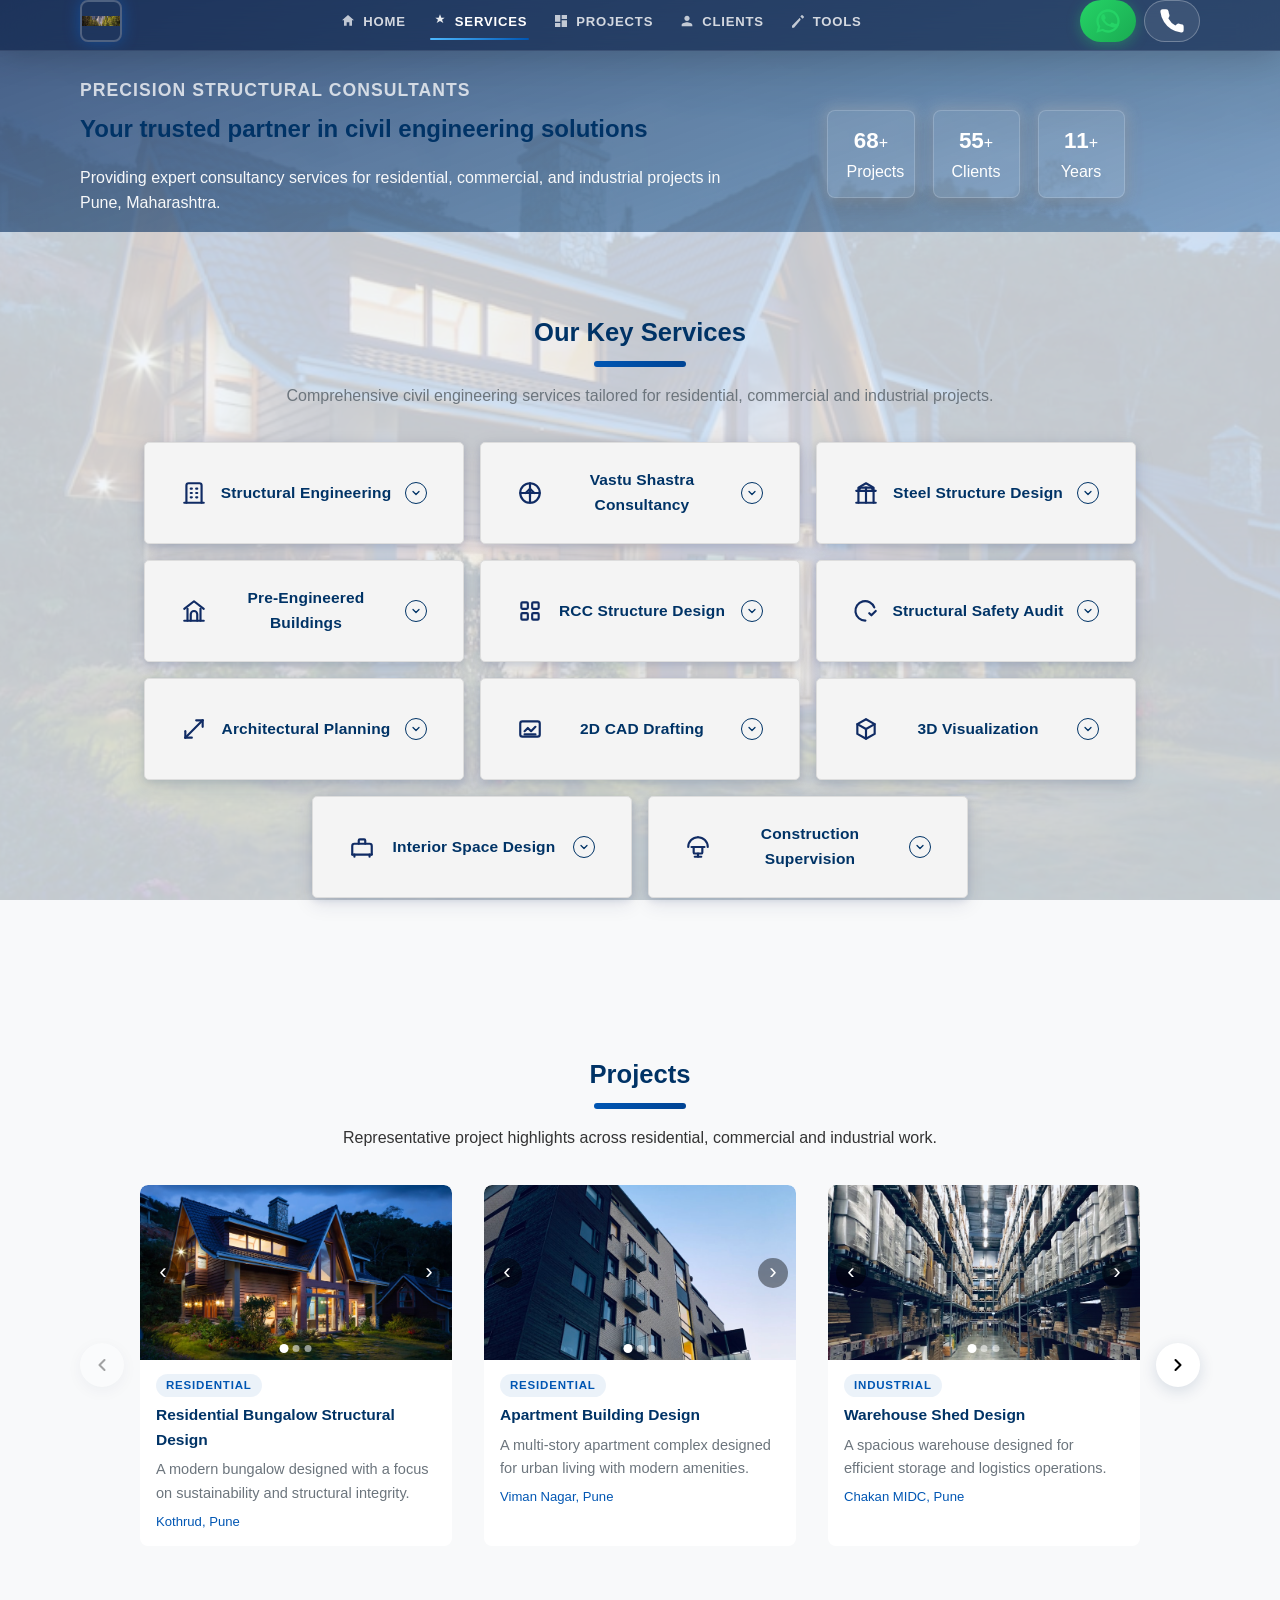
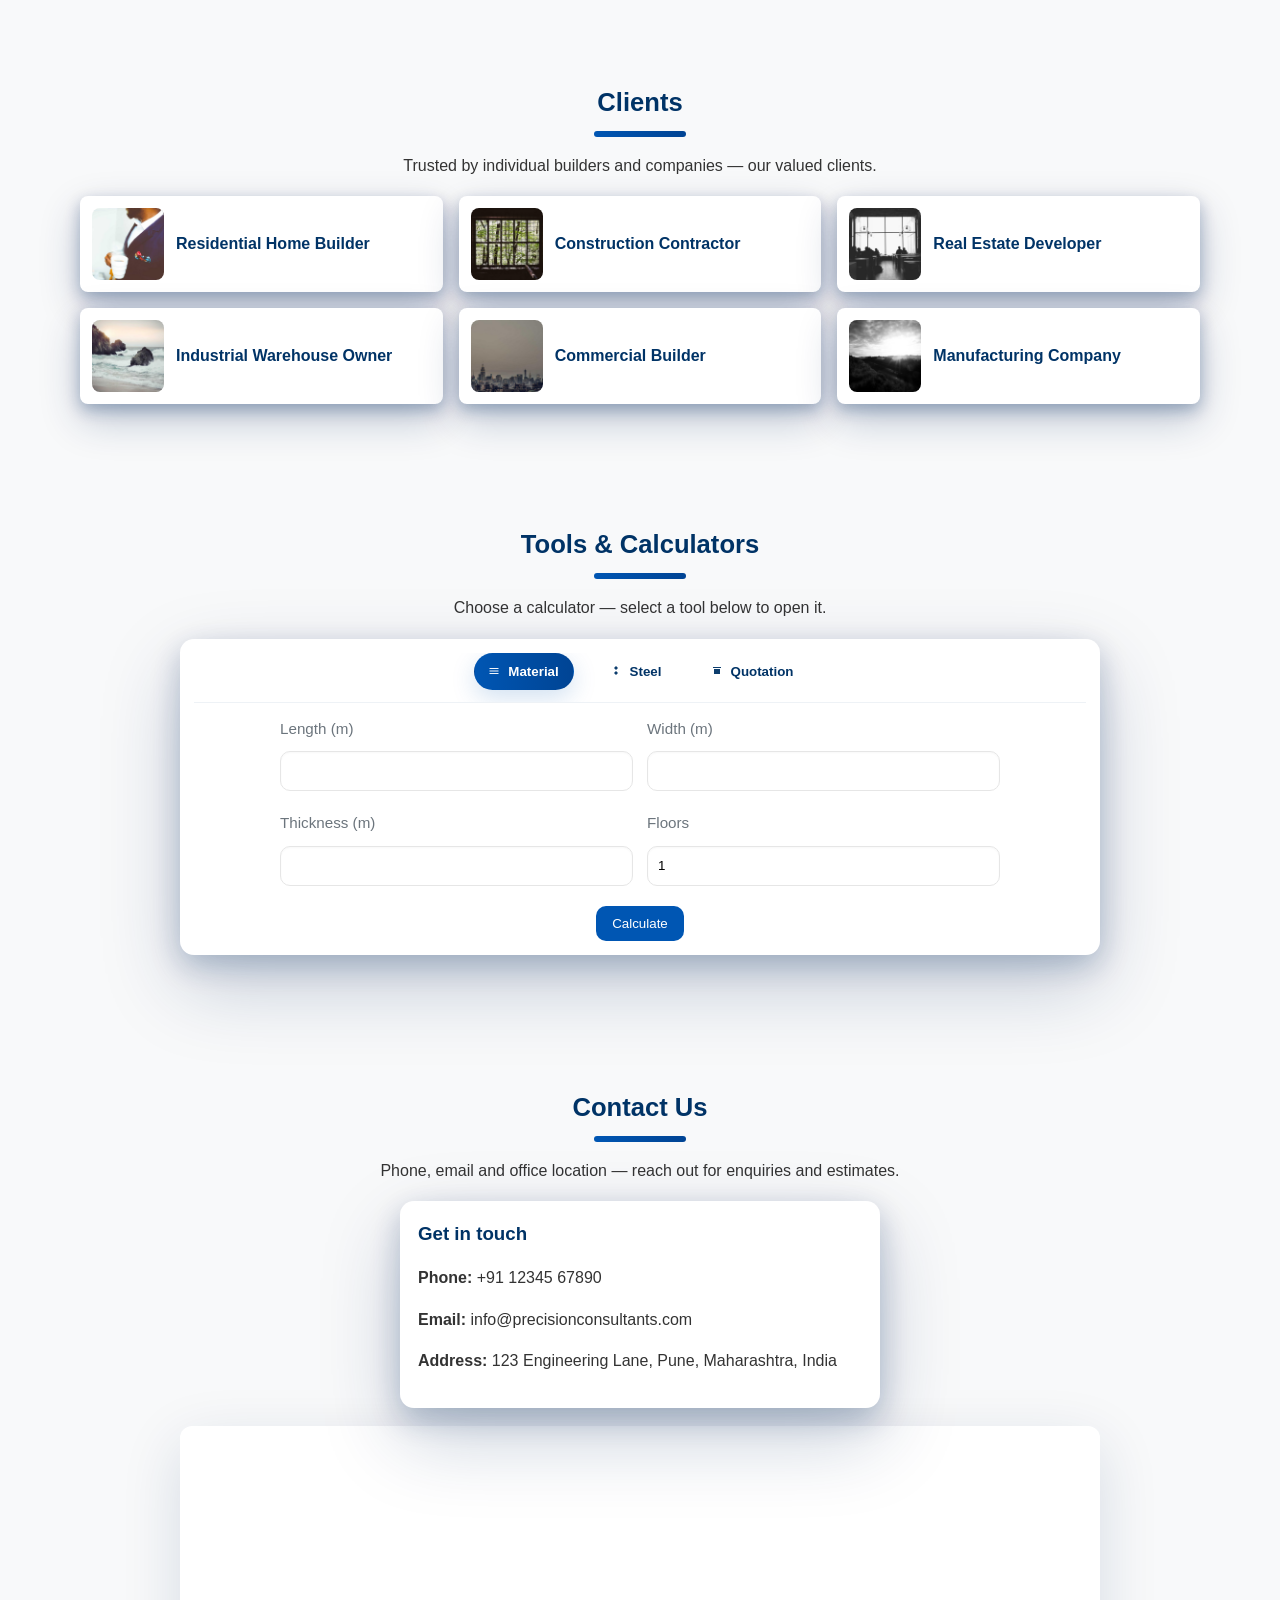
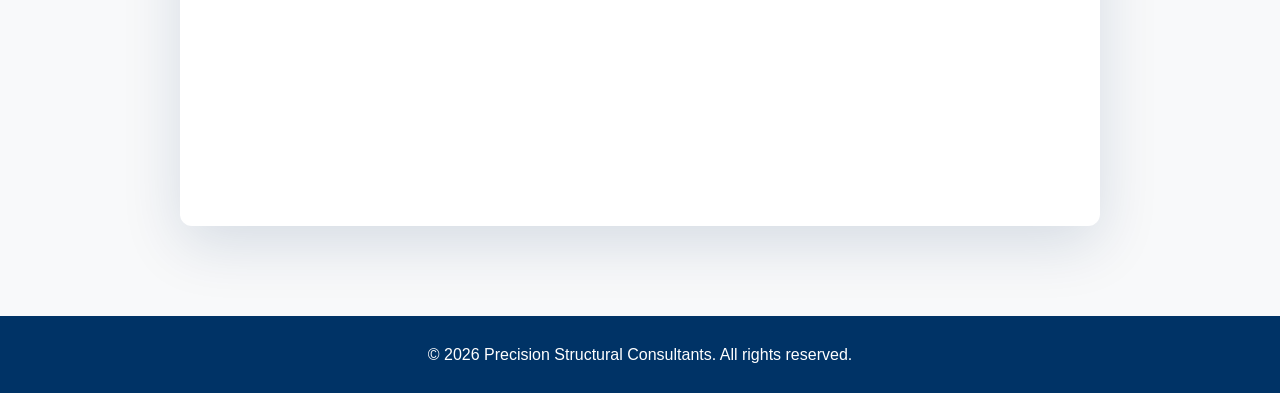
==== precision-structural-consultants/index.html @ 7590558d "Initial commit — Precision Structural Consultants static website - Single-page static site (HTML + B" ====
<!DOCTYPE html>
<html lang="en">
<head>
    <meta charset="UTF-8">
    <meta name="viewport" content="width=device-width, initial-scale=1.0">

    <!-- Primary SEO -->
    <title>Precision Structural Consultants | Civil &amp; Structural Engineering, Pune</title>
    <meta name="description" content="Precision Structural Consultants — expert civil and structural engineering firm in Pune. RCC design, steel structures, PEB, structural audits, Vastu consultancy and construction supervision for residential, commercial and industrial projects.">
    <meta name="keywords" content="civil engineer Pune, structural engineer Pune, RCC design Pune, steel structure design Pune, pre-engineered building Pune, structural audit Pune, Vastu consultant Pune, construction supervision Pune, shed design Chakan, building plan Hinjewadi">
    <meta name="author" content="Precision Structural Consultants">
    <meta name="robots" content="index, follow">
    <link rel="canonical" href="https://www.precisionstructuralconsultants.com/">

    <!-- Open Graph (Facebook, WhatsApp, LinkedIn previews) -->
    <meta property="og:type" content="website">
    <meta property="og:url" content="https://www.precisionstructuralconsultants.com/">
    <meta property="og:title" content="Precision Structural Consultants | Civil &amp; Structural Engineering, Pune">
    <meta property="og:description" content="Expert civil and structural engineering consultancy in Pune — RCC, steel structures, PEB, structural audits, Vastu and construction supervision.">
    <meta property="og:image" content="https://www.precisionstructuralconsultants.com/assets/images/logo.png">
    <meta property="og:locale" content="en_IN">
    <meta property="og:site_name" content="Precision Structural Consultants">

    <!-- Twitter Card -->
    <meta name="twitter:card" content="summary_large_image">
    <meta name="twitter:title" content="Precision Structural Consultants | Civil &amp; Structural Engineering, Pune">
    <meta name="twitter:description" content="Expert civil and structural engineering consultancy in Pune — RCC, steel structures, PEB, structural audits, Vastu and construction supervision.">
    <meta name="twitter:image" content="https://www.precisionstructuralconsultants.com/assets/images/logo.png">

    <link rel="icon" href="assets/favicon.svg" type="image/svg+xml">
    <link rel="stylesheet" href="css/vendors/bootstrap.min.css">
    <link rel="stylesheet" href="css/main.css">
    <link rel="stylesheet" href="css/components.css">
</head>
<body>
    <header class="site-header">
        <div class="container header-inner">
            <div class="brand">
                <img id="logo" src="assets/images/logo.png" alt="Precision Structural Consultants logo">
            </div>
            <nav class="primary-nav" id="primary-nav">
                <a href="#home"><span class="nav-icon" aria-hidden="true"><svg viewBox="0 0 24 24" fill="currentColor"><path d="M12 3l9 8h-3v8h-4v-5H10v5H6v-8H3z"/></svg></span>Home</a>
                <a href="#services"><span class="nav-icon" aria-hidden="true"><svg viewBox="0 0 24 24" fill="currentColor"><path d="M12 2l2 5h5l-4 3 2 5-5-3-5 3 2-5-4-3h5z"/></svg></span>Services</a>
                <a href="#projects"><span class="nav-icon" aria-hidden="true"><svg viewBox="0 0 24 24" fill="currentColor"><path d="M3 13h8V3H3v10zm0 8h8v-6H3v6zm10 0h8v-10h-8v10zm0-18v6h8V3h-8z"/></svg></span>Projects</a>
                <a href="#clients"><span class="nav-icon" aria-hidden="true"><svg viewBox="0 0 24 24" fill="currentColor"><path d="M12 12c2.21 0 4-1.79 4-4s-1.79-4-4-4-4 1.79-4 4 1.79 4 4 4zm0 2c-2.67 0-8 1.34-8 4v2h16v-2c0-2.66-5.33-4-8-4z"/></svg></span>Clients</a>
                <a href="#tools"><span class="nav-icon" aria-hidden="true"><svg viewBox="0 0 24 24" fill="currentColor"><path d="M20.7 5.3l-2-2c-.4-.4-1-.4-1.4 0l-1.8 1.8 3.4 3.4 1.8-1.8c.4-.4.4-1 0-1.4zM14.7 7.3L3 19v3h3L16 10.3 14.7 7.3z"/></svg></span>Tools</a>
                <!-- call icon moved to header-contact for compact layout -->
            </nav>
            <div class="header-contact">
                <a id="whatsapp-button" href="#" target="_blank" rel="noopener" class="wa-btn" aria-label="WhatsApp">
                    <img class="header-svg-icon" src="assets/icons/whatsapp.svg" alt="WhatsApp icon" aria-hidden="true">
                    <span class="sr-only">WhatsApp</span>
                </a>
                <a id="call-button" href="#" class="call-btn" aria-label="Call">
                    <img class="header-svg-icon" src="assets/icons/phone.svg" alt="Call icon" aria-hidden="true">
                    <span class="sr-only">Call</span>
                </a>
            </div>
        </div>
    </header>

    <main id="home">
        <section class="hero-banner">
            <div class="container hero-inner">
                <div class="hero-text">
                    <h2 id="company-name" class="hero-company-name">Precision Structural Consultants</h2>
                    <h1 id="tagline">Your Trusted Civil Engineering Partner</h1>
                    <p class="lead" id="hero-subtitle">Providing expert consultancy services for residential, commercial, and industrial projects in Pune, Maharashtra.</p>
                    <!-- hero CTA removed (moved to header icons on mobile/desktop) -->
                </div>
                <div class="hero-stats">
                    <div class="stat"> <span class="num" id="stat-projects" data-target="0">0</span><span>+</span><div id="stat-projects-label">Projects</div></div>
                    <div class="stat"> <span class="num" id="stat-clients" data-target="0">0</span><span>+</span><div id="stat-clients-label">Clients</div></div>
                    <div class="stat"> <span class="num" id="stat-years" data-target="0">0</span><span>+</span><div id="stat-years-label">Years</div></div>
                </div>
            </div>
        </section>

        <section id="services" class="services section">
            <div class="container">
                <div class="section-header center">
                    <h2>Our Key Services</h2>
                    <div class="section-divider" aria-hidden="true"></div>
                    <p class="section-sub">Comprehensive civil engineering services tailored for residential, commercial and industrial projects.</p>
                </div>

                <div class="service-carousel" aria-label="Services carousel">
                    <div class="carousel-track" id="services-list">
                    </div>
                </div>
            </div>
        </section>

        <section id="projects" class="projects section">
            <div class="container">
                <div class="section-header center">
                    <h2>Projects</h2>
                    <div class="section-divider" aria-hidden="true"></div>
                    <p class="section-sub">Representative project highlights across residential, commercial and industrial work.</p>
                </div>
                <div class="projects-slider-wrapper">
                    <button class="proj-arrow proj-arrow-prev" aria-label="Previous projects">
                        <img src="assets/icons/arrow-left.svg" alt="" aria-hidden="true">
                    </button>
                    <div class="projects-slider-viewport">
                        <div id="projects-list" class="projects-grid projects-slider-track"></div>
                    </div>
                    <button class="proj-arrow proj-arrow-next" aria-label="Next projects">
                        <img src="assets/icons/arrow-right.svg" alt="" aria-hidden="true">
                    </button>
                </div>
            </div>
        </section>

        <section id="clients" class="clients section">
            <div class="container">
                <div class="section-header center">
                    <h2>Clients</h2>
                    <div class="section-divider" aria-hidden="true"></div>
                    <p class="section-sub">Trusted by individual builders and companies — our valued clients.</p>
                </div>
                <div id="clients-list" class="clients-grid"></div>
            </div>
        </section>

        <section id="tools" class="tools section">
            <div class="container">
                <div class="section-header center">
                    <h2>Tools & Calculators</h2>
                    <div class="section-divider" aria-hidden="true"></div>
                    <p>Choose a calculator — select a tool below to open it.</p>
                </div>

                <div class="tools-panel">
                    <div class="tool-panel card" id="tool-panel">
                        <div class="tool-tabs" role="tablist" aria-label="Calculator tabs">
                            <button type="button" class="top-tool-btn active" data-tool="material" role="tab" aria-selected="true">
                                <svg width="16" height="16" viewBox="0 0 24 24" xmlns="http://www.w3.org/2000/svg" aria-hidden="true"><path d="M3 6h18v2H3zM3 11h18v2H3zM3 16h18v2H3z" fill="currentColor"/></svg>
                                <span>Material</span>
                            </button>
                            <button type="button" class="top-tool-btn" data-tool="steel" role="tab" aria-selected="false">
                                <svg width="16" height="16" viewBox="0 0 24 24" xmlns="http://www.w3.org/2000/svg" aria-hidden="true"><path d="M12 2l4 4-4 4-4-4 4-4zm0 10l4 4-4 4-4-4 4-4z" fill="currentColor"/></svg>
                                <span>Steel</span>
                            </button>
                            <button type="button" class="top-tool-btn" data-tool="quotation" role="tab" aria-selected="false">
                                <svg width="16" height="16" viewBox="0 0 24 24" xmlns="http://www.w3.org/2000/svg" aria-hidden="true"><path d="M4 4h16v2H4zM6 8h12v10H6z" fill="currentColor"/></svg>
                                <span>Quotation</span>
                            </button>
                        </div>
                        <!-- Material Calculator -->
                        <div class="tool-page" id="tool-material">
                            <form id="form-material" class="calc-form">
                                <label>Length (m)<input type="number" step="0.01" name="length" required></label>
                                <label>Width (m)<input type="number" step="0.01" name="width" required></label>
                                <label>Thickness (m)<input type="number" step="0.001" name="thickness" required></label>
                                <label>Floors <input type="number" name="floors" value="1" min="1"></label>
                                <button type="submit" class="btn btn-primary">Calculate</button>
                            </form>
                        </div>

                        <!-- Steel Weight Calculator -->
                        <div class="tool-page" id="tool-steel" hidden>
                            <form id="form-steel" class="calc-form">
                                <label>Diameter (mm)<input type="number" step="0.1" name="diameter" required></label>
                                <label>Length (m)<input type="number" step="0.01" name="length" required></label>
                                <label>Quantity <input type="number" name="quantity" value="1" min="1"></label>
                                <button type="submit" class="btn btn-primary">Calculate</button>
                            </form>
                        </div>

                        <!-- Quotation Generator (simple) -->
                        <div class="tool-page" id="tool-quotation" hidden>
                            <form id="form-quotation" class="calc-form">
                                <label>Service
                                    <select name="service">
                                        <option value="basic">Basic Construction</option>
                                        <option value="standard">Standard Construction</option>
                                        <option value="premium">Premium Construction</option>
                                    </select>
                                </label>
                                <label>Area (sqft)<input type="number" step="1" name="area" required></label>
                                <button type="submit" class="btn btn-primary">Generate Estimate</button>
                            </form>
                        </div>
                    </div>
                </div>
            </div>
        </section>

        <section id="contact" class="contact section">
            <div class="container">
                <div class="section-header center">
                    <h2>Contact Us</h2>
                    <div class="section-divider" aria-hidden="true"></div>
                    <p class="section-sub">Phone, email and office location — reach out for enquiries and estimates.</p>
                </div>
                <div class="contact-grid">
                    <div class="contact-info card">
                        <h3>Get in touch</h3>
                        <p><strong>Phone:</strong> <span id="contact-phone"></span></p>
                        <p><strong>Email:</strong> <span id="contact-email"></span></p>
                        <p><strong>Address:</strong> <span id="contact-address"></span></p>
                    </div>
                </div>
                <div class="map card">
                    <iframe class="map-iframe" src="https://www.google.com/maps?q=Pune,India&output=embed" loading="lazy" referrerpolicy="no-referrer-when-downgrade"></iframe>
                </div>
            </div>
        </section>

        <footer class="footer">
            <div class="container">
                <p>&copy; <span id="footer-year">2026</span> <span id="footer-company">Precision Structural Consultants</span>. All rights reserved.</p>
            </div>
        </footer>

    </main>

    <!-- Calculation result popup -->
    <div id="calc-popup" class="calc-popup" hidden inert>
        <div class="popup-backdrop"></div>
        <div class="popup-content" role="dialog" aria-modal="true" aria-labelledby="popup-title">
            <button class="popup-close" aria-label="Close result">&times;</button>
            <h3 id="popup-title">Calculation Result</h3>
            <div id="popup-body" class="popup-body"></div>
            <div class="popup-actions">
                <a id="popup-wa" class="icon-link" target="_blank" rel="noopener">WhatsApp</a>
                <a id="popup-call" class="icon-link">Call</a>
            </div>
            <p class="popup-note">The above result is an approximate estimate; please connect with our engineer for a detailed, site-specific assessment.</p>
        </div>
    </div>

    <script src="js/vendors/bootstrap.bundle.min.js"></script>
    <!-- Config files — edit these to update content. Order matters (config first). -->
    <script src="config/config.js"></script>
    <script src="config/services.js"></script>
    <script src="config/projects.js"></script>
    <script src="config/clients.js"></script>
    <script src="config/formulas.js"></script>
    <script src="js/data-loader.js"></script>
    <script src="js/main.js"></script>
    <script src="js/tools.js"></script>

    <!-- Structured Data: LocalBusiness schema for Google rich results -->
    <script type="application/ld+json">
    {
      "@context": "https://schema.org",
      "@type": "ProfessionalService",
      "name": "Precision Structural Consultants",
      "url": "https://www.precisionstructuralconsultants.com/",
      "logo": "https://www.precisionstructuralconsultants.com/assets/images/logo.png",
      "image": "https://www.precisionstructuralconsultants.com/assets/images/logo.png",
      "description": "Expert civil and structural engineering consultancy in Pune providing RCC design, steel structures, pre-engineered buildings, structural audits, Vastu consultancy and construction supervision.",
      "telephone": "+911234567890",
      "email": "info@precisionconsultants.com",
      "address": {
        "@type": "PostalAddress",
        "streetAddress": "123 Engineering Lane",
        "addressLocality": "Pune",
        "addressRegion": "Maharashtra",
        "postalCode": "411001",
        "addressCountry": "IN"
      },
      "geo": {
        "@type": "GeoCoordinates",
        "latitude": 18.5204,
        "longitude": 73.8567
      },
      "areaServed": {
        "@type": "City",
        "name": "Pune"
      },
      "sameAs": [],
      "openingHoursSpecification": [
        {
          "@type": "OpeningHoursSpecification",
          "dayOfWeek": ["Monday","Tuesday","Wednesday","Thursday","Friday","Saturday"],
          "opens": "09:00",
          "closes": "18:00"
        }
      ],
      "hasOfferCatalog": {
        "@type": "OfferCatalog",
        "name": "Engineering Services",
        "itemListElement": [
          {"@type": "Offer", "itemOffered": {"@type": "Service", "name": "Structural Engineering"}},
          {"@type": "Offer", "itemOffered": {"@type": "Service", "name": "RCC Structure Design"}},
          {"@type": "Offer", "itemOffered": {"@type": "Service", "name": "Steel Structure Design"}},
          {"@type": "Offer", "itemOffered": {"@type": "Service", "name": "Pre-Engineered Buildings"}},
          {"@type": "Offer", "itemOffered": {"@type": "Service", "name": "Structural Safety Audit"}},
          {"@type": "Offer", "itemOffered": {"@type": "Service", "name": "Vastu Shastra Consultancy"}},
          {"@type": "Offer", "itemOffered": {"@type": "Service", "name": "Architectural Planning"}},
          {"@type": "Offer", "itemOffered": {"@type": "Service", "name": "Construction Supervision"}}
        ]
      }
    }
    </script>
</body>
</html>
---- precision-structural-consultants/css/main.css ----
:root{
    --dark-blue:#003366;
    --steel-gray:#6c757d;
    --accent:#0056b3;
    --bg:#f8f9fa;
}

*{box-sizing:border-box}
body{
    font-family: 'Inter', Arial, sans-serif;
    margin:0;
    padding:0;
    color:#222;
    background-color:var(--bg);
    background-size:cover;
    background-position:center center;
    background-attachment:fixed;
    background-repeat:no-repeat;
    transition:background-image 0.8s ease-in-out;
    scroll-behavior:smooth;
}
body::before{
    content:'';
    position:fixed;
    inset:0;
    background:rgba(240,244,250,0.82);
    z-index:0;
    pointer-events:none;
}
/* all page content sits above the overlay */
body > *{position:relative;z-index:1}

h1,h2,h3,h4,h5,h6{margin:0;color:var(--dark-blue)}
a{color:var(--dark-blue);text-decoration:none}
a:hover{color:var(--accent)}

.container{width:90%;max-width:1200px;margin:0 auto}

/* ── Header / Navbar ─────────────────────────────────────────────────────── */
.site-header{
  position:fixed;top:0;left:0;right:0;z-index:1000;overflow-x:hidden;
  background:rgba(0,20,60,0.55);
  backdrop-filter:blur(18px);
  -webkit-backdrop-filter:blur(18px);
  border-bottom:1px solid rgba(255,255,255,0.10);
  box-shadow:0 4px 32px rgba(0,0,0,0.18);
  transition:background 0.35s ease, box-shadow 0.35s ease, padding 0.35s ease;
}
/* darken + tighten when page is scrolled */
.site-header.scrolled{
  background:rgba(0,18,52,0.92);
  box-shadow:0 4px 28px rgba(0,0,0,0.36);
}

/* 3-column grid */
.header-inner{
  display:grid;grid-template-columns:auto 1fr auto;align-items:center;
  gap:8px;width:100%;box-sizing:border-box;
  padding:14px 16px;
  transition:padding 0.35s ease;
}
.site-header.scrolled .header-inner{ padding:9px 16px; }

/* brand / logo */
.brand{display:flex;align-items:center;gap:10px;min-width:0;text-decoration:none}
.brand img{
  width:42px;height:42px;max-width:42px;max-height:42px;object-fit:contain;
  border-radius:8px;
  border:2px solid rgba(255,255,255,0.22);
  box-shadow:0 0 16px rgba(0,120,255,0.35);
  transition:box-shadow 0.3s;
}
.brand:hover img{ box-shadow:0 0 22px rgba(0,160,255,0.55); }
.brand #company-name{
  font-weight:700;font-size:0.95rem;letter-spacing:0.03em;color:#fff;
  max-width:160px;overflow:hidden;text-overflow:ellipsis;white-space:nowrap;display:inline-block;
}

/* nav centre column */
.primary-nav{display:flex;align-items:center;justify-content:center;gap:2px}
.primary-nav a{
  display:inline-flex;align-items:center;gap:7px;
  color:rgba(255,255,255,0.80);
  font-size:0.82rem;font-weight:600;letter-spacing:0.06em;text-transform:uppercase;
  text-decoration:none;padding:6px 2px;margin:0 10px;
  position:relative;
  background:none;box-shadow:none;border-radius:0;
  transition:color 0.22s ease;
}
/* animated underline on hover / active */
.primary-nav a::after{
  content:'';position:absolute;bottom:-2px;left:0;width:0;height:2px;
  background:linear-gradient(90deg,#4db8ff,#0056b3);
  border-radius:2px;
  transition:width 0.28s ease;
}
.primary-nav a:hover,
.primary-nav a.active{ color:#fff; }
.primary-nav a:hover::after,
.primary-nav a.active::after{ width:100%; }

/* nav icon (small inline SVG) */
.nav-icon{display:inline-flex;align-items:center;justify-content:center;width:16px;height:16px;flex-shrink:0}
.nav-icon svg{width:16px;height:16px;fill:currentColor;opacity:0.90}

/* right column — contact CTA buttons */
.header-contact{display:flex;align-items:center;justify-content:flex-end;gap:8px;flex:0 0 auto;min-width:0}

.wa-btn{
  display:inline-flex;align-items:center;gap:6px;
  background:linear-gradient(135deg,#25D366,#1aab52);
  color:#fff;font-size:0.78rem;font-weight:700;letter-spacing:0.04em;
  padding:7px 14px;border-radius:24px;text-decoration:none;white-space:nowrap;
  box-shadow:0 3px 14px rgba(37,211,102,0.35);
  transition:transform 0.18s,box-shadow 0.18s;
}
.wa-btn:hover{transform:translateY(-2px);box-shadow:0 6px 20px rgba(37,211,102,0.50);}

.call-btn{
  display:inline-flex;align-items:center;gap:6px;
  background:rgba(255,255,255,0.08);
  border:1.5px solid rgba(255,255,255,0.28);
  color:#fff;padding:6px 13px;border-radius:24px;text-decoration:none;white-space:nowrap;
  transition:background 0.18s,transform 0.18s;
}
.call-btn:hover{background:rgba(255,255,255,0.18);transform:translateY(-2px);}

.header-svg-icon{width:20px;height:20px;display:block;background:transparent}
.call-btn .header-svg-icon{width:20px;height:20px}

/* generic screen-reader only helper */
.sr-only{position:absolute;width:1px;height:1px;padding:0;margin:-1px;overflow:hidden;clip:rect(0,0,0,0);white-space:nowrap;border:0}

/* icon-btn (generic fallback) */
.icon-btn{display:inline-flex;align-items:center;justify-content:center;width:40px;height:40px;border-radius:50%;color:#fff}
.icon-btn svg{display:block}
.wa-icon{background:#25D366;box-shadow:0 4px 12px rgba(37,211,102,0.18)}
.contact-icon{background:rgba(255,255,255,0.06);color:#fff}
.contact-cta-btn{padding:6px}

/* hero */
.hero-banner{padding-top:76px;background:linear-gradient(160deg,rgba(0,30,80,0.68) 0%,rgba(0,51,102,0.52) 60%,rgba(0,64,128,0.38) 100%);color:#fff}
.hero-inner{display:flex;align-items:center;justify-content:space-between;padding:60px 0}
.hero-text{max-width:60%}
.hero-company-name{font-size:1.1rem;font-weight:600;letter-spacing:0.06em;text-transform:uppercase;color:rgba(255,255,255,0.75);margin-bottom:6px}
.hero-text .lead{opacity:0.95}
.hero-stats{display:flex;gap:18px}
.stat{background:rgba(255,255,255,0.10);padding:12px 18px;border-radius:8px;text-align:center;box-shadow:0 0 14px 3px rgba(255,255,255,0.25),0 4px 18px rgba(0,0,0,0.30);border:1px solid rgba(255,255,255,0.18);flex:1;min-width:0}
.num{font-weight:700;font-size:1.4rem}

.section{padding:60px 0;background:transparent;scroll-margin-top:68px}

/* Tools panel layout */
.tools-panel{display:block}
.tool-panel{padding:8px 12px}
.tool-tabs{display:flex;gap:16px;border-bottom:1px solid #eef2f6;padding-bottom:12px;margin-bottom:14px;justify-content:center}
.top-tool-btn{padding:8px 14px;border-radius:999px;display:inline-flex;align-items:center;gap:8px;border:1px solid transparent;background:transparent;cursor:pointer;color:var(--dark-blue);flex:0 0 auto;justify-content:center;width:auto;white-space:nowrap}
.top-tool-btn.active{background:linear-gradient(90deg,var(--accent),#004494);color:#fff;box-shadow:0 8px 24px rgba(0,86,179,0.18)}
.tool-page[hidden]{display:none}

/* Card sizing and centered layout */
.tool-panel.card{max-width:820px;margin:18px auto;padding:18px;border-radius:14px}
.card{border-radius:12px;padding:14px}

/* Make contact cards match the elevated calculator panel look */
.contact-info.card,
.contact-form.card {
    border-radius:14px;
    padding:18px;
    background:#fff;
    box-shadow:0 10px 30px rgba(2,40,92,0.24),0 30px 80px rgba(2,40,92,0.22);
}

.contact-info.card:hover,
.contact-form.card:hover {
    transform:translateY(-4px);
    box-shadow:0 14px 40px rgba(2,40,92,0.32),0 40px 100px rgba(2,40,92,0.26);
}

.calc-form{display:grid;grid-template-columns:repeat(2,minmax(0,1fr));gap:14px;align-items:end;max-width:720px;margin:0 auto}
.calc-form label{display:flex;flex-direction:column;font-size:0.95rem;color:var(--steel-gray);gap:10px;margin-bottom:6px}
.calc-form input,.calc-form select{height:40px;padding:8px 10px;border-radius:10px;border:1px solid #e6e6e6;background:#fff;width:100%;box-shadow:inset 0 1px 2px rgba(0,0,0,0.03)}
.calc-form button{grid-column:1 / -1;max-width:220px;padding:10px 16px;border-radius:10px;justify-self:center}

.tool-header{display:flex;gap:12px;align-items:center;margin-bottom:10px}
.info-icon{flex:0 0 36px}
.tool-desc{margin:0;color:var(--steel-gray);font-size:0.97rem}

.section-header.center{ text-align:center; margin-bottom:18px; max-width:920px; margin-left:auto; margin-right:auto }
.section-header.center h2{font-size:1.6rem;margin-bottom:8px}
.section-divider{width:92px;height:6px;margin:8px auto 12px;border-radius:6px;background:linear-gradient(90deg,var(--accent),#004494)}

/* Center tool header content */
.tool-header{flex-direction:column;align-items:center}
.tool-header h3{margin:0}
.tool-header .tool-desc{max-width:680px}

.top-tool-btn{transition:transform .18s ease,box-shadow .18s ease}
.top-tool-btn svg{width:12px;height:12px;opacity:0.95}
.top-tool-btn span{font-weight:600}
.top-tool-btn:hover{transform:translateY(-3px);box-shadow:0 10px 30px rgba(0,86,179,0.08)}

/* small info icon/button placed next to the tool heading */
.tool-header-title{display:flex;align-items:center;gap:10px}
.tool-header-title h3{margin:0;font-size:1.05rem}
.tab-info-btn{width:26px;height:26px;padding:0;border-radius:50%;display:inline-flex;align-items:center;justify-content:center;color:#fff;cursor:pointer;position:relative;border:none;background:linear-gradient(90deg,var(--accent),#004494);box-shadow:0 6px 16px rgba(0,86,179,0.14)}
.tab-info-btn svg{width:16px;height:16px;fill:currentColor}
.tab-info-btn[aria-expanded="true"]{background:linear-gradient(90deg,var(--accent),#004494);color:#fff}
.tab-info-btn:focus{outline:3px solid rgba(0,86,179,0.12);outline-offset:3px}
.tab-info-btn:hover{transform:translateY(-1px);box-shadow:0 10px 24px rgba(0,86,179,0.18)}

/* letter inside info button */
.tab-info-btn .info-letter{font-family:inherit;font-weight:700;font-size:14px;line-height:1;color:#fff;display:inline-block}

/* ── Modern custom tooltip ───────────────────────────────────────────────── */
[data-tooltip]{position:relative}
[data-tooltip]::after{
    content:attr(data-tooltip);
    position:absolute;
    bottom:calc(100% + 10px);
    left:50%;
    transform:translateX(-50%) translateY(4px);
    background:rgba(10,22,50,0.92);
    color:#fff;
    font-size:0.78rem;
    font-weight:400;
    line-height:1.45;
    white-space:normal;
    width:max-content;
    max-width:220px;
    padding:7px 12px;
    border-radius:8px;
    box-shadow:0 8px 24px rgba(0,0,0,0.22);
    backdrop-filter:blur(6px);
    -webkit-backdrop-filter:blur(6px);
    letter-spacing:0.01em;
    pointer-events:none;
    opacity:0;
    transition:opacity .18s ease, transform .18s ease;
    z-index:9999;
}
[data-tooltip]::before{
    content:'';
    position:absolute;
    bottom:calc(100% + 4px);
    left:50%;
    transform:translateX(-50%) translateY(4px);
    border:5px solid transparent;
    border-top-color:rgba(10,22,50,0.92);
    pointer-events:none;
    opacity:0;
    transition:opacity .18s ease, transform .18s ease;
    z-index:9999;
}
[data-tooltip]:hover::after,
[data-tooltip]:focus-visible::after{opacity:1;transform:translateX(-50%) translateY(0)}
[data-tooltip]:hover::before,
[data-tooltip]:focus-visible::before{opacity:1;transform:translateX(-50%) translateY(0)}

.result-box span{color:var(--accent)}
.result-box{border-left-width:6px;border-left-style:solid;border-left-color:var(--accent);box-shadow:0 18px 50px rgba(2,40,92,0.10);padding:14px}
.result-box.highlight{box-shadow:0 28px 70px rgba(0,86,179,0.18);transform:translateY(-2px)}

.result-box{margin-top:12px;padding:14px;border-radius:8px;background:linear-gradient(90deg,rgba(0,86,179,0.06),rgba(0,86,179,0.03));border-left:6px solid var(--accent);font-weight:700}
.result-box.highlight{background:linear-gradient(90deg,rgba(0,86,179,0.12),rgba(0,86,179,0.06));box-shadow:0 10px 30px rgba(0,86,179,0.12)}
.result-note{margin-top:8px;color:var(--steel-gray);font-size:0.95rem}

@media(max-width:900px){
    .tools-panel{flex-direction:column}
    .tools-list{flex-direction:row;overflow:auto;padding:8px}
    .tools-list .tool-btn{flex:0 0 auto}
    .calc-form{grid-template-columns:1fr}
    .top-tool-btn{flex:1 1 auto;text-align:center}
    .tool-panel.card{padding:12px;margin:12px}
    .card{padding:12px}
    .calc-form input,.calc-form select{height:44px}
}

/* Desktop / laptop: all three tab buttons in ONE row — overrides everything */
@media (min-width: 768px) {
    .tool-tabs{
        display:flex !important;
        flex-direction:row !important;
        flex-wrap:nowrap !important;
        justify-content:center !important;
        gap:12px !important;
    }
    .top-tool-btn{
        flex:0 0 auto !important;
        width:auto !important;
        max-width:200px !important;
        min-width:100px !important;
        white-space:nowrap !important;
    }
}

/* vertical divider between selector and panel */
.tools-panel{position:relative}
.tool-panel{box-shadow:0 10px 30px rgba(2,40,92,0.24),0 30px 80px rgba(2,40,92,0.22)}
@media(max-width:900px){
    .tools-divider{display:none}
}

.services .section-sub{color:var(--steel-gray);margin-bottom:12px}
/* ── Service cards: expand/collapse ─────────────────────────────────────── */
.service-carousel{overflow:visible;padding:14px 0}
.service-carousel .carousel-track{display:flex;flex-wrap:wrap;gap:16px;justify-content:center;align-items:start}

.service-card{
  flex:1 1 calc(33.333% - 12px);max-width:320px;
  background:#fff;
  border-radius:12px;
  box-shadow:0 2px 8px rgba(2,40,92,0.13),0 6px 20px rgba(2,40,92,0.10);
  overflow:hidden;
  transition:box-shadow .25s ease, transform .25s ease, border-left-color .25s;
  border-left:4px solid transparent;
  cursor:pointer;
}
.service-card:hover{
  box-shadow:0 4px 16px rgba(2,40,92,0.22),0 10px 30px rgba(2,40,92,0.18);
  transform:translateY(-3px);
}

/* collapsed header row */
.service-card-header{
  display:flex;align-items:center;gap:12px;
  padding:0 16px;
  height:60px;
  user-select:none;
}
.service-icon{
  width:26px;height:26px;flex-shrink:0;
  filter:invert(16%) sepia(72%) saturate(1200%) hue-rotate(197deg) brightness(90%) contrast(105%);
}
.service-card-name{
  flex:1;font-size:0.97rem;font-weight:700;
  color:var(--dark-blue);letter-spacing:0.01em;
  margin:0;
}
.service-toggle-btn{
  width:22px;height:22px;border-radius:50%;
  border:1.5px solid var(--dark-blue);
  background:transparent;
  display:flex;align-items:center;justify-content:center;
  flex-shrink:0;
  margin-left:auto;
  cursor:pointer;
  transition:background .2s, border-color .2s;
  padding:0;
}
.service-toggle-btn svg{
  width:12px;height:12px;
  stroke:var(--dark-blue);
  fill:none;
  stroke-width:2.5;
  stroke-linecap:round;
  stroke-linejoin:round;
  transition:transform .3s ease;
  display:block;
}
.service-card.expanded .service-toggle-btn{
  background:var(--dark-blue);
  border-color:var(--dark-blue);
}
.service-card.expanded .service-toggle-btn svg{
  stroke:#fff;
  transform:rotate(180deg);
}

/* expandable body — CSS grid row trick for smooth height */
.service-card-body{
  display:grid;
  grid-template-rows:0fr;
  transition:grid-template-rows .32s ease;
}
.service-card.expanded .service-card-body{
  grid-template-rows:1fr;
}
.service-card-body-inner{
  overflow:hidden;
  padding:0 16px;
  transition:padding .32s ease;
}
.service-card.expanded .service-card-body-inner{
  padding:0 16px 16px;
}
.service-card-desc{
  color:#3d3d3d;
  font-size:0.95rem;
  line-height:1.75;
  text-align:left;
  margin:0;
  border-top:1px solid rgba(2,40,92,0.08);
  padding-top:12px;
}
.service-card-desc p{
  margin:0 0 10px;
}
.service-card-desc p:last-child{
  margin-bottom:0;
}
/* accent left border when expanded */
.service-card.expanded{
  border-left:4px solid var(--accent);
  box-shadow:0 6px 20px rgba(2,40,92,0.22),0 14px 36px rgba(2,40,92,0.18);
}

/* Projects: identical layout to services carousel */
.projects-carousel{overflow:visible;padding:14px 0}
.projects-carousel .carousel-track{display:flex;flex-wrap:wrap;gap:18px;justify-content:center;align-items:stretch}

/* Projects slider with arrow buttons */
.projects-slider-wrapper{position:relative;display:flex;align-items:center;gap:0}
.projects-slider-viewport{overflow:hidden;width:100%;border-radius:8px;box-sizing:border-box}
.projects-slider-track{display:flex;flex-wrap:nowrap;gap:32px;transition:transform .4s ease;align-items:stretch;padding:16px;box-sizing:border-box;justify-content:flex-start}
/* arrow buttons */
.proj-arrow{flex:0 0 auto;width:44px;height:44px;border-radius:50%;border:none;background:#fff;box-shadow:0 4px 16px rgba(2,40,92,0.14);cursor:pointer;display:flex;align-items:center;justify-content:center;z-index:10;transition:box-shadow .2s,transform .2s}
.proj-arrow:hover{box-shadow:0 8px 24px rgba(2,40,92,0.22);transform:scale(1.08)}
.proj-arrow img{width:20px;height:20px;display:block}
.proj-arrow:disabled{opacity:0.35;cursor:default;transform:none}
.project-card{flex:1 1 calc(33.333% - 18px);max-width:320px;box-shadow:none;transition:transform .3s ease;border-radius:8px;background:#fff;display:flex;flex-direction:column;padding:0;text-align:left;overflow:hidden}
/* Mini image slider inside project card */
.proj-slider-shell{border-radius:8px 8px 0 0}
.proj-img-wrap{position:relative;overflow:hidden;border-radius:8px 8px 0 0;flex-shrink:0;aspect-ratio:16/9}
.proj-img-main{position:absolute;inset:0;width:100%;height:100%;object-fit:cover;display:block;transition:transform .3s ease;cursor:zoom-in}
.project-card:hover .proj-img-main{transform:scale(1.04)}
.proj-zoom-lens{
  position:absolute;bottom:10px;right:10px;
  width:32px;height:32px;border-radius:50%;
  background:rgba(0,0,0,0.38);
  backdrop-filter:blur(4px);
  display:flex;align-items:center;justify-content:center;
  color:#fff;
  opacity:0;
  transition:opacity .25s ease, transform .25s ease;
  pointer-events:none;
  transform:scale(0.8);
}
.proj-zoom-lens svg{width:16px;height:16px;display:block}
.project-card:hover .proj-zoom-lens{opacity:1;transform:scale(1)}
.proj-arr{position:absolute;top:50%;transform:translateY(-50%);background:rgba(0,0,0,0.42);border:none;color:#fff;width:30px;height:30px;border-radius:50%;font-size:1.4rem;line-height:1;display:flex;align-items:center;justify-content:center;cursor:pointer;z-index:2;transition:background .2s;padding:0}
.proj-arr:hover{background:rgba(0,0,0,0.72)}
.proj-arr-prev{left:8px}.proj-arr-next{right:8px}
.proj-dots{position:absolute;bottom:8px;left:50%;transform:translateX(-50%);display:flex;gap:5px}
.proj-dot{width:7px;height:7px;border-radius:50%;border:none;background:rgba(255,255,255,0.55);cursor:pointer;padding:0;transition:background .2s,transform .2s}
.proj-dot.active{background:#fff;transform:scale(1.3)}
/* Project card info area */
.proj-info{padding:14px 16px;display:flex;flex-direction:column;flex:1}
.proj-type-badge{display:inline-block;font-size:0.72rem;font-weight:700;letter-spacing:0.07em;text-transform:uppercase;color:var(--accent);background:rgba(0,86,179,0.08);border-radius:20px;padding:2px 10px;margin-bottom:6px;align-self:flex-start}
.proj-info h3{margin:0 0 6px;font-size:0.97rem;color:var(--dark-blue)}
.proj-info p{color:var(--steel-gray);font-size:0.91rem;flex:1;margin:0}
.project-location{font-size:0.82rem !important;color:var(--accent) !important;font-weight:500;margin-top:6px !important}
.project-card:hover{transform:translateY(-6px)}

@media (max-width:900px){
    .project-card{flex:1 1 calc(50% - 18px);max-width:48%;}
}
@media (max-width:520px){
    .project-card{flex:1 1 100%;max-width:100%;}
}
.clients-grid{display:grid;grid-template-columns:repeat(auto-fit,minmax(280px,1fr));gap:16px;align-items:center}
.client-card{display:flex;gap:12px;align-items:center;padding:12px;background:#fff;border-radius:8px;box-shadow:0 6px 16px rgba(2,40,92,0.30),0 16px 40px rgba(2,40,92,0.24)}
.client-card img{width:72px;height:72px;object-fit:cover;border-radius:8px;flex-shrink:0}
.client-card div{min-width:0;flex:1}
.client-card h4{margin:0;word-break:break-word;line-height:1.3}

.card{background:#fff;border-radius:8px;padding:18px}

.footer{background:var(--dark-blue);color:#fff;padding:28px 0;margin-top:30px}

/* contact form */
.contact-grid{display:flex;justify-content:center;gap:18px;max-width:920px;margin:0 auto;align-items:start}.contact-info.card{width:100%;max-width:480px}
.contact-form{display:flex;flex-direction:column;gap:8px}

/* make contact form fields match calculator inputs */
.contact-form input,
.contact-form textarea,
.contact-form select {
    height:40px;
    padding:8px 10px;
    border-radius:10px;
    border:1px solid #e6e6e6;
    background:#fff;
    width:100%;
    box-shadow:inset 0 1px 2px rgba(0,0,0,0.03);
}

.contact-form textarea { min-height:120px; padding-top:10px; }

/* style contact form button like calculator button */
.contact-form .btn{
    border-radius:10px;
    padding:10px 16px;
    max-width:220px;
    align-self:center;
}

.contact-form .btn:hover{transform:translateY(-2px);box-shadow:0 8px 24px rgba(0,86,179,0.08)}

.btn{display:inline-block;background:var(--accent);color:#fff;padding:10px 14px;border-radius:6px;border:none}
.btn:hover{background:#004494}

@media(max-width:900px){
    .hero-inner{flex-direction:column;gap:20px}
    .hero-text{max-width:100%}
    .contact-grid{grid-template-columns:1fr}
    .header-inner{padding:10px}
    .primary-nav{display:none}
}

/* utility spacing */
.container{padding:0 12px}

/* Ensure the main container is properly centered on small screens */
@media (max-width: 600px) {
    .container {
        width: calc(100% - 32px);
        max-width: 720px;
        margin: 0 auto;
        padding: 0 16px;
        box-sizing: border-box;
    }

    /* center block-level content that may appear left-aligned */
    .section, .tools-panel, .service-carousel, .projects-grid, .clients-grid {
        margin-left: auto;
        margin-right: auto;
    }
}

@media (max-width:420px){
    .brand #company-name{max-width:100px;font-size:0.95rem}
    .wa-btn{padding:6px 8px;font-size:0.9rem}
    .header-inner{padding:8px 0}
}

/* stronger nav hide at smallest sizes to avoid overflow */
@media (max-width:600px){
    .primary-nav{display:none}
}

/* Prevent calculator tab buttons from overflowing on small screens */
@media (max-width:600px) {
    .service-card { flex: 1 1 100% !important; max-width: 100% !important; min-width: 0 !important }
    /* Make project cards take most of the slider width so they appear larger while still allowing sliding */
    .projects-carousel .project-card,
    .carousel-track > .project-card {
        flex: 0 0 92% !important;
        max-width: 92% !important;
        min-width: 92% !important;
        margin-left: auto;
        margin-right: auto;
    }
    .service-card img, .project-card img { object-fit:cover }
    .carousel-track { display: flex !important; justify-content: center; }
    .carousel-track > .project-card { margin-bottom: 12px }
    }

    .top-tool-btn{
        flex:1 1 100%;
        max-width:none;
        padding:10px 12px;
        text-align:center;
    }

    /* ensure panel doesn't clip active button shadows */
    .tool-panel.card{overflow:visible}
}
/* removed circular bg so icon appears larger and cleaner */
/* (no extra rules here) */

/* Calculation popup styles */
/* hidden attribute guard — prevents any other CSS from making it visible */
#calc-popup[hidden]{ display:none !important; }
#calc-popup{
  display:none;
  position:fixed !important;
  top:0 !important;left:0 !important;right:0 !important;bottom:0 !important;
  width:100% !important;height:100% !important;
  align-items:center;justify-content:center;
  z-index:99999 !important;
  background:rgba(0,0,0,0.72);
}
#calc-popup.active{
  display:flex !important;
}
#calc-popup.active .popup-content{
  animation:popupSlideIn .28s cubic-bezier(.22,.68,0,1.2) both;
}
@keyframes popupSlideIn{
  from{opacity:0;transform:translateY(24px) scale(0.97)}
  to{opacity:1;transform:translateY(0) scale(1)}
}
.popup-backdrop{position:absolute;inset:0;cursor:pointer}
.popup-content{
  position:relative;
  background:#fff;
  border-radius:12px;
  max-width:520px;width:92%;
  padding:24px;
  box-shadow:0 20px 60px rgba(2,40,92,0.35),0 40px 100px rgba(2,40,92,0.25);
  z-index:2;
}
.popup-close{
  position:absolute;right:14px;top:10px;
  border:none;background:transparent;
  font-size:24px;line-height:1;
  cursor:pointer;color:var(--steel-gray);
  transition:color .15s;
}
.popup-close:hover{color:var(--dark-blue)}
.popup-body{margin-top:6px}
.popup-actions{display:flex;gap:12px;margin-top:14px;flex-wrap:wrap}
.popup-actions .icon-link{display:inline-flex;align-items:center;gap:8px;padding:9px 14px;background:var(--accent);color:#fff;border-radius:8px;text-decoration:none;font-size:0.9rem}
.popup-icon{width:18px;height:18px;display:inline-block}
.popup-note{margin-top:12px;color:var(--steel-gray);font-size:0.88rem;line-height:1.5}

/* ensure header icons remain visible and spaced, pushed to the right */
.header-contact{display:flex;align-items:center;gap:8px;margin-left:auto}

/* Map card: make iframe fill the card and use a sensible height */
.map.card {
    padding:12px;
    border-radius:12px;
    box-shadow:0 18px 60px rgba(2,40,92,0.14);
    overflow:visible;
    background:#fff;
    max-width:920px;
    margin:18px auto 0;
}
.map-iframe {
    display:block;
    width:100%;
    height:360px;
    min-height:280px;
    max-height:60vh;
    border:0;
    border-radius:8px;
}

@media (max-width:520px) {
    .map-iframe { height:280px; max-height:45vh; }
}

/* === Responsive overrides (audit + adjustments) ===
   Goal: single-source responsive behavior across phones, tablets, and desktops.
*/

/* Ensure all media scale */
img, picture, video, iframe { max-width:100%; height:auto; display:block }

/* Base container responsiveness */
.container { max-width:1200px; margin-left:auto; margin-right:auto; padding-left:16px; padding-right:16px; box-sizing:border-box }

/* Header adjustments */
.site-header .header-inner{align-items:center}
.brand #company-name{max-width:180px;overflow:hidden;text-overflow:ellipsis;white-space:nowrap}
.header-contact .header-svg-icon{width:28px;height:28px}

/* Tools & calculators: make panels fluid */
.tool-panel.card{width:100%;max-width:920px;margin:12px auto;padding:14px}
.tool-tabs{flex-wrap:wrap;gap:8px}
.top-tool-btn{min-width:0}


.service-carousel, .service-carousel .carousel-track,
.projects-carousel, .projects-carousel .carousel-track {
    /* keep carousel overflow visible so card shadows show */
    overflow: visible !important;
    padding-top: 8px;
    padding-bottom: 8px;
}
.service-card, .project-card { position: relative; z-index: 2 }
.section { overflow: visible }

/* Projects (second block): keep in sync with service-carousel */
.projects-carousel{overflow:visible;padding:14px 0}
.projects-carousel .carousel-track{display:flex;flex-wrap:wrap;gap:18px;justify-content:center;align-items:stretch}

/* Contact layout */
.contact-grid{display:flex;justify-content:center;gap:18px;max-width:920px;margin:0 auto}
.map.card{max-width:920px;margin:18px auto 0}

/* Small devices */
@media (max-width: 768px) {
    :root{font-size:15px}
    .brand #company-name{max-width:140px}
    .primary-nav{display:none}
    .header-contact{gap:6px}
    .tool-panel.card{padding:12px}
    .service-card{flex:1 1 calc(50% - 8px);max-width:48%}
    .project-card{flex:1 1 220px;max-width:260px}
    .carousel-track{gap:12px}
    .map-iframe{height:260px}
}

/* Very small devices */
@media (max-width: 420px) {
    :root{font-size:14px}
    .brand #company-name{max-width:110px;font-size:0.95rem}
    .service-card{flex:1 1 100%;max-width:100%}
    .project-card{flex:1 1 100%;max-width:100%}
    .contact-grid{grid-template-columns:1fr}
    .hero-inner{padding:28px 0}
    .map-iframe{height:220px}
    .brand img{width:36px;height:36px;max-width:36px;max-height:36px}
}

/* Increase card widths on small devices to avoid overly narrow cards */
@media (max-width: 640px) {
    .service-card { flex: 1 1 100% !important; max-width: 100% !important; min-width: 0 !important }
    /* keep carousel horizontal and scrollable on small screens */
    .carousel-track { display:flex; gap:12px; overflow-x:auto; -webkit-overflow-scrolling:touch; scroll-snap-type:x mandatory }
    .carousel-track > .project-card { margin-bottom: 12px; flex: 0 0 92% !important; max-width: 92% !important; min-width: 92% !important }
}

/* Tighter mobile sizing: make project cards match service cards on very small screens */
@media (max-width: 480px) {
    .carousel-track > .project-card { flex: 1 1 100% !important; max-width: 100% !important; min-width: 0 !important }
    .project-card { padding: 10px !important }
}

@media (min-width:481px) and (max-width:640px) {
    /* aspect-ratio handles image height — no override needed */
}

/* Force contact grid stacking on small viewports — placed last to override earlier declarations */
@media (max-width: 900px) {
    .contact-grid { grid-template-columns: 1fr !important; gap: 14px }
    .contact-grid > .contact-info, .contact-grid > .contact-form { width: 100%; box-sizing: border-box }
}

/* Ensure no element forces horizontal scroll */
body, html { overflow-x: hidden }

/* Medium screens */
@media (min-width:769px) and (max-width:1024px) {
    .container{max-width:960px}
    .service-card{flex:1 1 calc(33.33% - 16px);max-width:32%}
    .project-card{flex:0 0 260px}
}

/* Safety: prevent accidental horizontal overflow */
html, body { overflow-x:hidden }

/* Make sure no child forces overflow */
*{box-sizing:border-box}

/* End responsive overrides */


/* Mobile overflow and centering fixes */
html, body {
    max-width: 100%;
    overflow-x: hidden;
}

/* ensure container uses safe horizontal padding on small screens */
.container {
    padding-left: 16px;
    padding-right: 16px;
    box-sizing: border-box;
}

/* Force media to scale down to container width */
img, iframe, .map-iframe {
    max-width: 100%;
    height: auto;
    display: block;
}
/* proj-img-main fills its aspect-ratio wrapper — must not have height:auto */
.proj-img-main { max-width: 100%; height: 100%; display: block; }

/* Allow tab strips to scroll rather than overflow the page */
.tool-tabs, .tools-list {
    overflow-x: auto;
    -webkit-overflow-scrolling: touch;
}

/* Prevent flex/grid children from forcing horizontal scroll */
.top-tool-btn, .service-card, .project-card {
    min-width: 0;
}

/* Ensure panels don't introduce unexpected horizontal space */
.tool-panel.card, .card {
    box-sizing: border-box;
}

@media (max-width: 600px) {
    /* make sure everything centers and doesn't exceed viewport */
    .container { width: calc(100% - 32px); }
    .section, .tools-panel, .service-carousel, .projects-grid, .clients-grid { margin-left: auto; margin-right: auto; }
}

/* Enforce masking of the projects carousel on larger viewports; allow mobile to scroll horizontally. */
@media (min-width:900px) {
    .projects-carousel { overflow: hidden !important; }
}

/* ── Lightbox ─────────────────────────────────────────────────────────────── */
#lb-overlay{position:fixed;inset:0;background:rgba(0,0,0,0.93);z-index:9999;display:none;flex-direction:column;align-items:center;justify-content:center}
#lb-overlay.active{display:flex}
#lb-img-wrap{flex:1;display:flex;align-items:center;justify-content:center;width:100%;overflow:hidden}
#lb-img{max-width:90vw;max-height:80vh;object-fit:contain;border-radius:4px;user-select:none;-webkit-user-drag:none}
#lb-close{position:fixed;top:16px;right:20px;background:none;border:none;color:#fff;font-size:2rem;line-height:1;cursor:pointer;opacity:0.75;transition:opacity .2s;z-index:10000;padding:0}
#lb-close:hover{opacity:1}
#lb-prev,#lb-next{position:fixed;top:50%;transform:translateY(-50%);background:rgba(255,255,255,0.12);border:1.5px solid rgba(255,255,255,0.28);color:#fff;font-size:1.8rem;width:44px;height:44px;border-radius:50%;cursor:pointer;display:flex;align-items:center;justify-content:center;transition:background .2s;padding:0;z-index:10000}
#lb-prev{left:16px}#lb-next{right:16px}
#lb-prev:hover,#lb-next:hover{background:rgba(255,255,255,0.28)}
#lb-counter{color:rgba(255,255,255,0.65);font-size:0.85rem;padding:6px 0 14px;letter-spacing:0.08em;min-height:28px}
#lb-zoom-hint{position:fixed;bottom:16px;left:50%;transform:translateX(-50%);color:rgba(255,255,255,0.4);font-size:0.75rem;letter-spacing:0.06em;pointer-events:none}
@media(max-width:600px){#lb-prev{left:8px}#lb-next{right:8px}#lb-img{max-width:96vw;max-height:72vh}}
---- precision-structural-consultants/css/components.css ----
body {
    font-family: 'Arial', sans-serif;
    line-height: 1.6;
    margin: 0;
    padding: 0;
    color: #333;
}

.container {
    width: 90%;
    margin: auto;
    /* allow children shadows to extend outside without clipping */
    overflow: visible;
}

/* clearfix to contain floats without relying on overflow:hidden */
.container::after {
    content: "";
    display: table;
    clear: both;
}

.header {
    background: #003366;
    color: #ffffff;
    padding: 10px 0;
    text-align: center;
}

.header h1 {
    margin: 0;
    font-size: 2.5em;
}

.navbar {
    display: flex;
    justify-content: center;
    background: #004080;
}

.navbar a {
    color: #ffffff;
    padding: 15px 20px;
    text-decoration: none;
    text-align: center;
}

.navbar a:hover {
    background: #00509e;
}

.hero {
    background: url('https://example.com/hero-image.jpg') no-repeat center center/cover;
    height: 400px;
    display: flex;
    align-items: center;
    justify-content: center;
    color: #ffffff;
    text-align: center;
}

.hero h2 {
    font-size: 2.5em;
}

.services {
    display: flex;
    justify-content: space-around;
    margin: 20px 0;
}

.service-card {
    background: #f4f4f4;
    border: 1px solid #ddd;
    border-radius: 5px;
    padding: 20px;
    text-align: center;
    width: 30%;
}

.service-card h3 {
    color: #003366;
}

.testimonials {
    background: #e9ecef;
    padding: 20px;
    margin: 20px 0;
}

.testimonial {
    margin: 10px 0;
    font-style: italic;
}

.client-logos {
    display: flex;
    justify-content: space-around;
    margin: 20px 0;
}

.client-logo img {
    max-width: 100px;
    height: auto;
}

.footer {
    background: #003366;
    color: #ffffff;
    text-align: center;
    padding: 10px 0;
}

.contact-form {
    display: flex;
    flex-direction: column;
    max-width: 400px;
    margin: auto;
}

.contact-form input,
.contact-form textarea {
    margin: 10px 0;
    padding: 10px;
    border: 1px solid #ddd;
    border-radius: 5px;
}

.contact-form button {
    background: #004080;
    color: #ffffff;
    border: none;
    padding: 10px;
    cursor: pointer;
}

.contact-form button:hover {
    background: #00509e;
}

.map {
    width: 100%;
    height: 400px;
    margin: 20px 0;
}
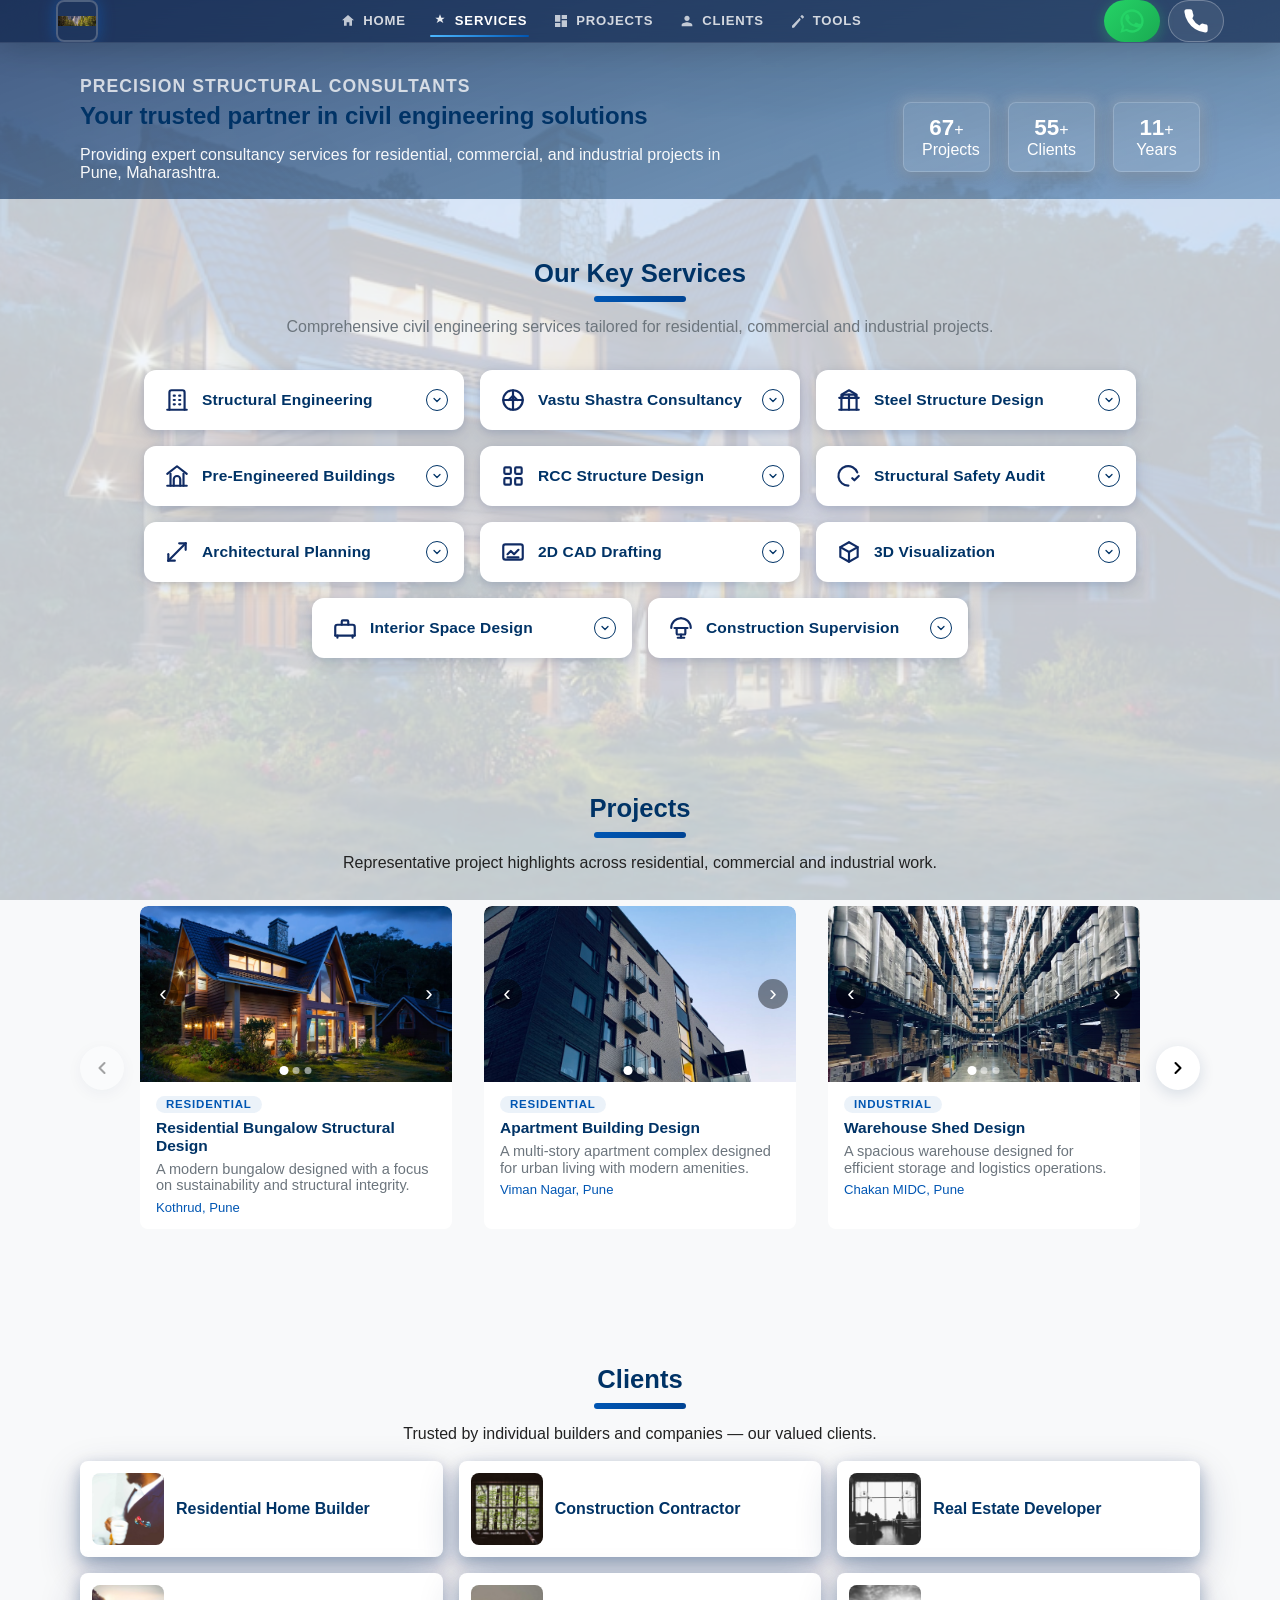
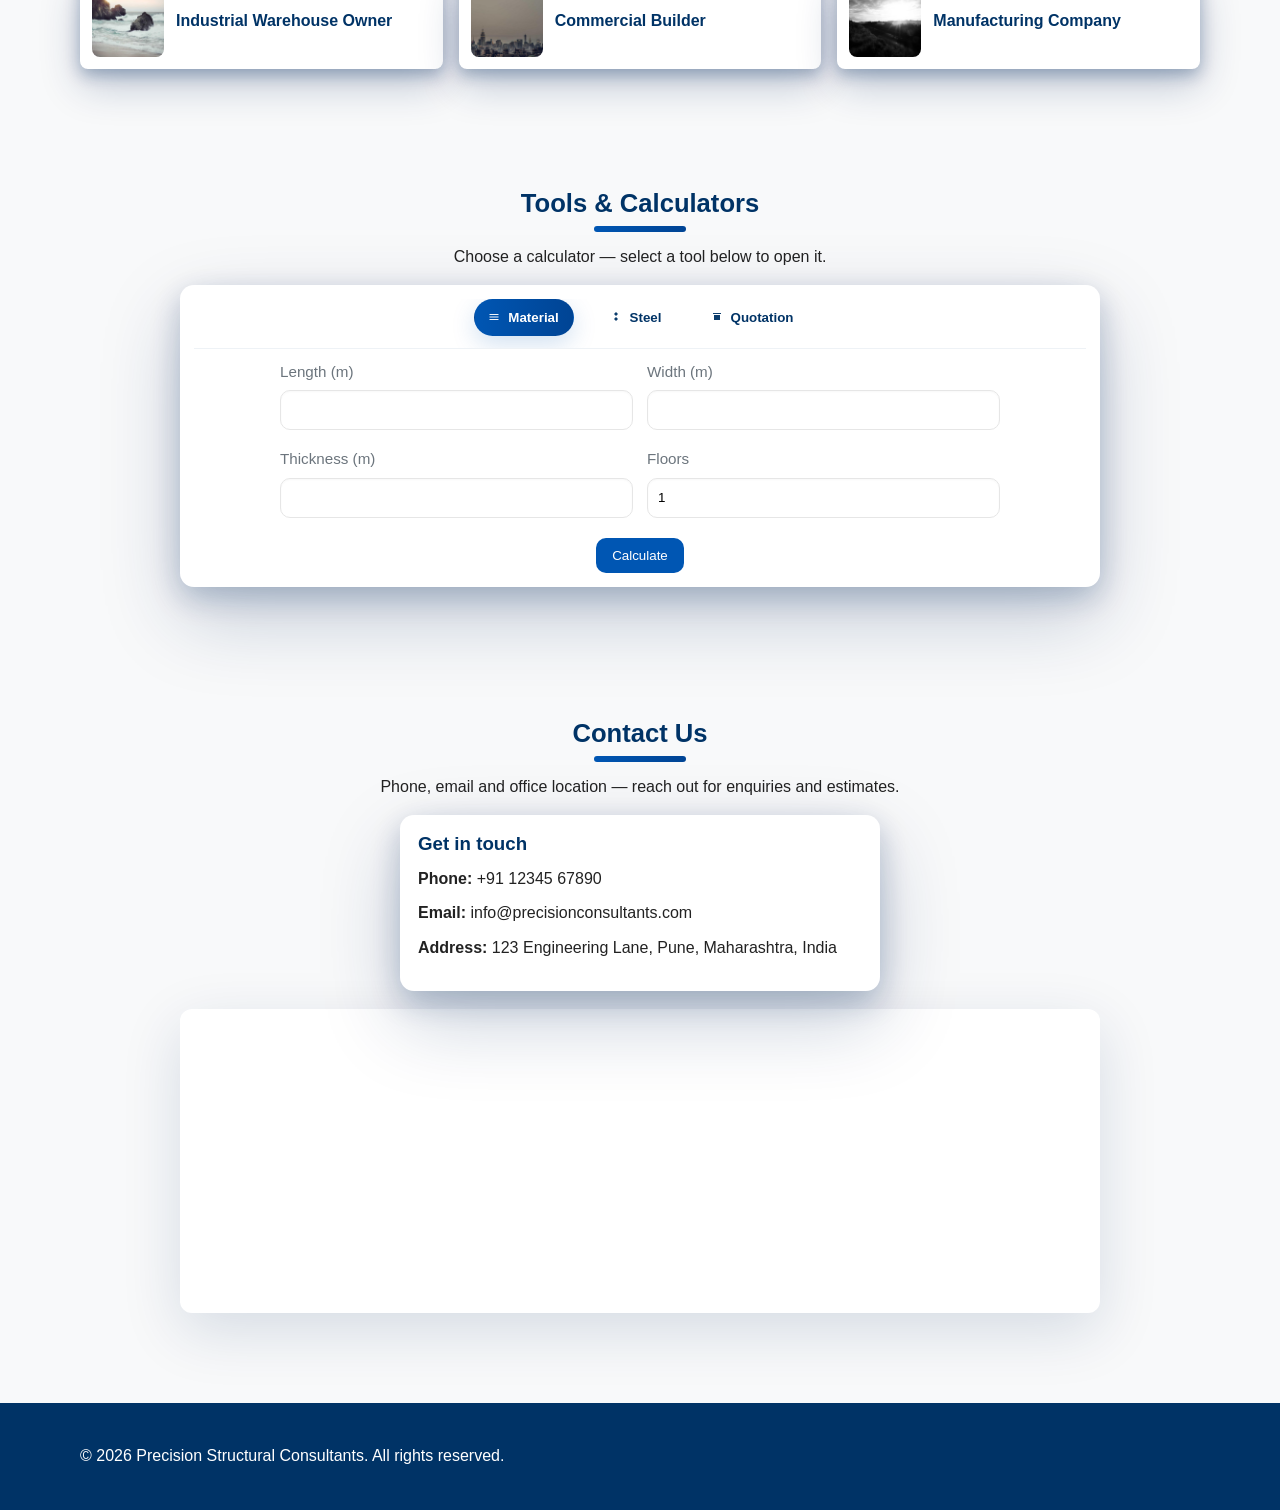
==== commit 2aa98c5d: "Cleanup: remove dead code and unused files - Delete css/components.css (legacy file — all rules dupl" ====
--- a/precision-structural-consultants/index.html
+++ b/precision-structural-consultants/index.html
@@ -30,7 +30,6 @@
     <link rel="icon" href="assets/favicon.svg" type="image/svg+xml">
     <link rel="stylesheet" href="css/vendors/bootstrap.min.css">
     <link rel="stylesheet" href="css/main.css">
-    <link rel="stylesheet" href="css/components.css">
 </head>
 <body>
     <header class="site-header">
